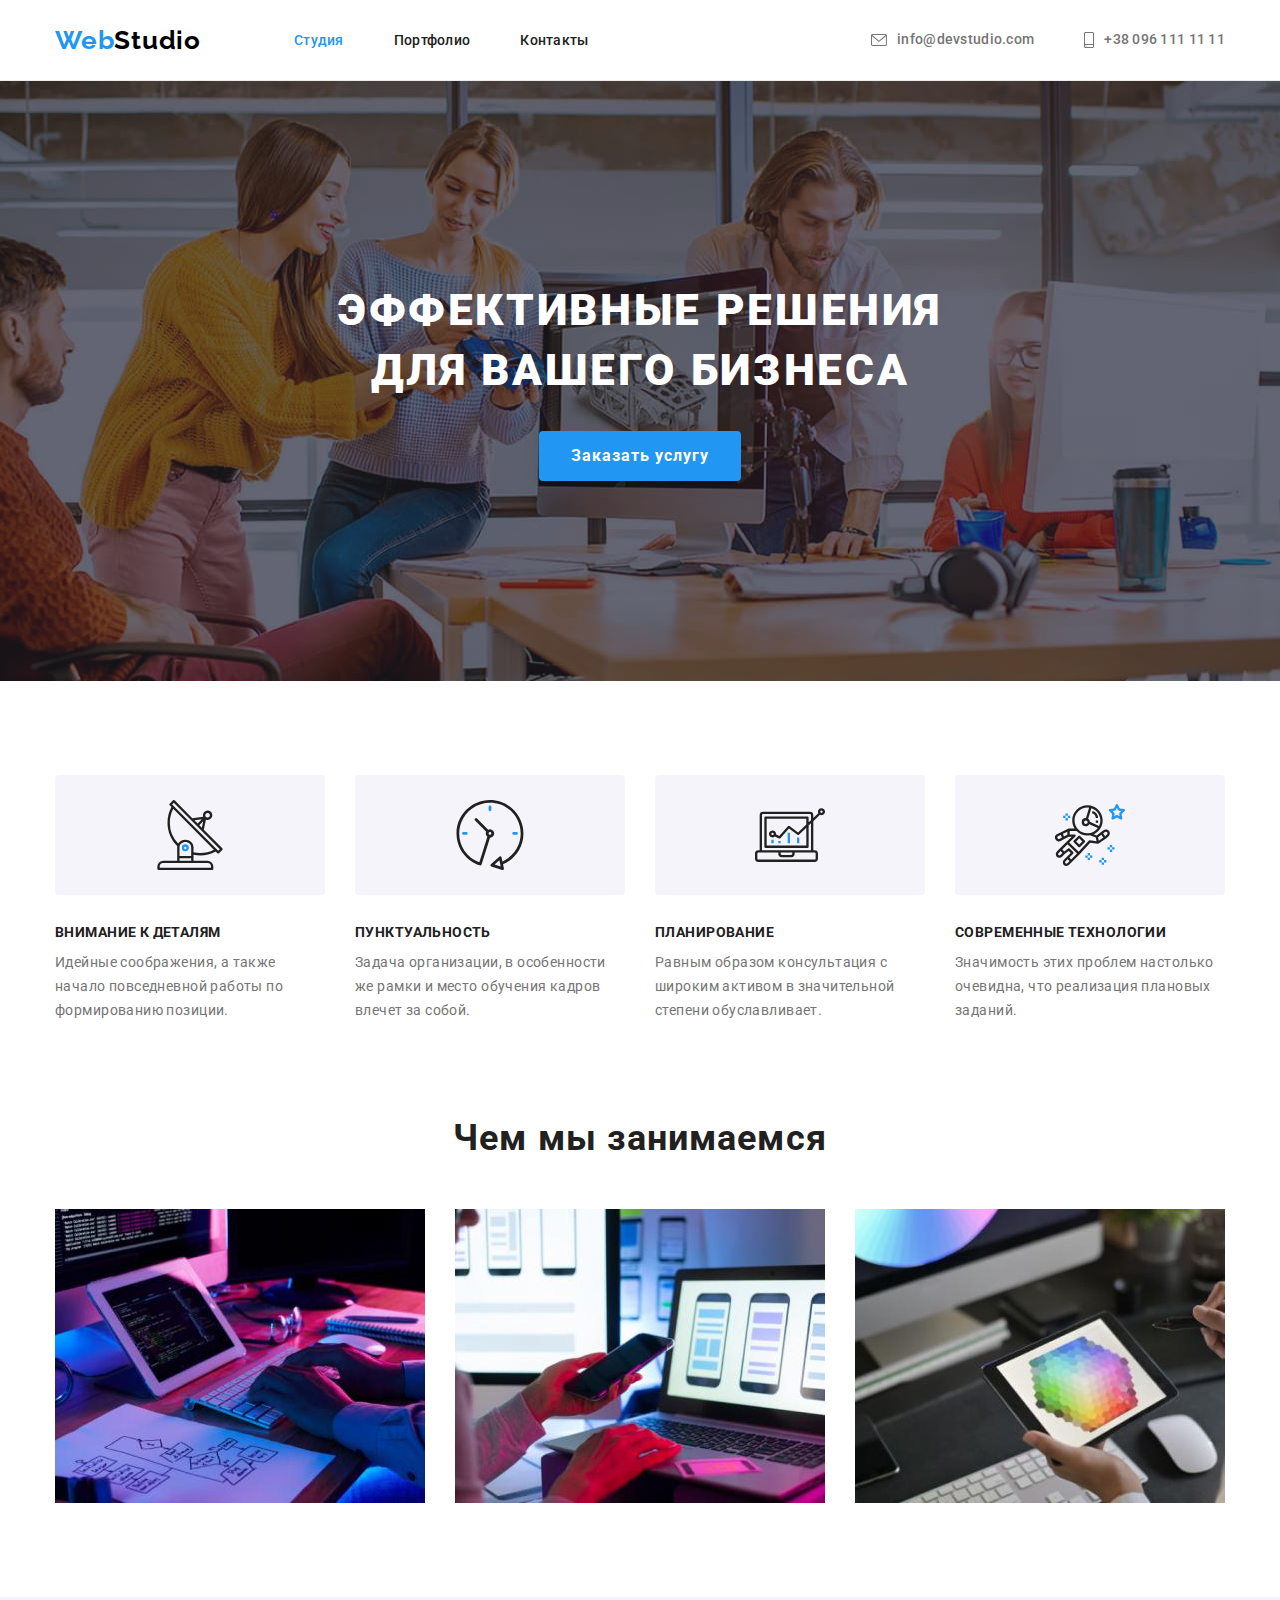
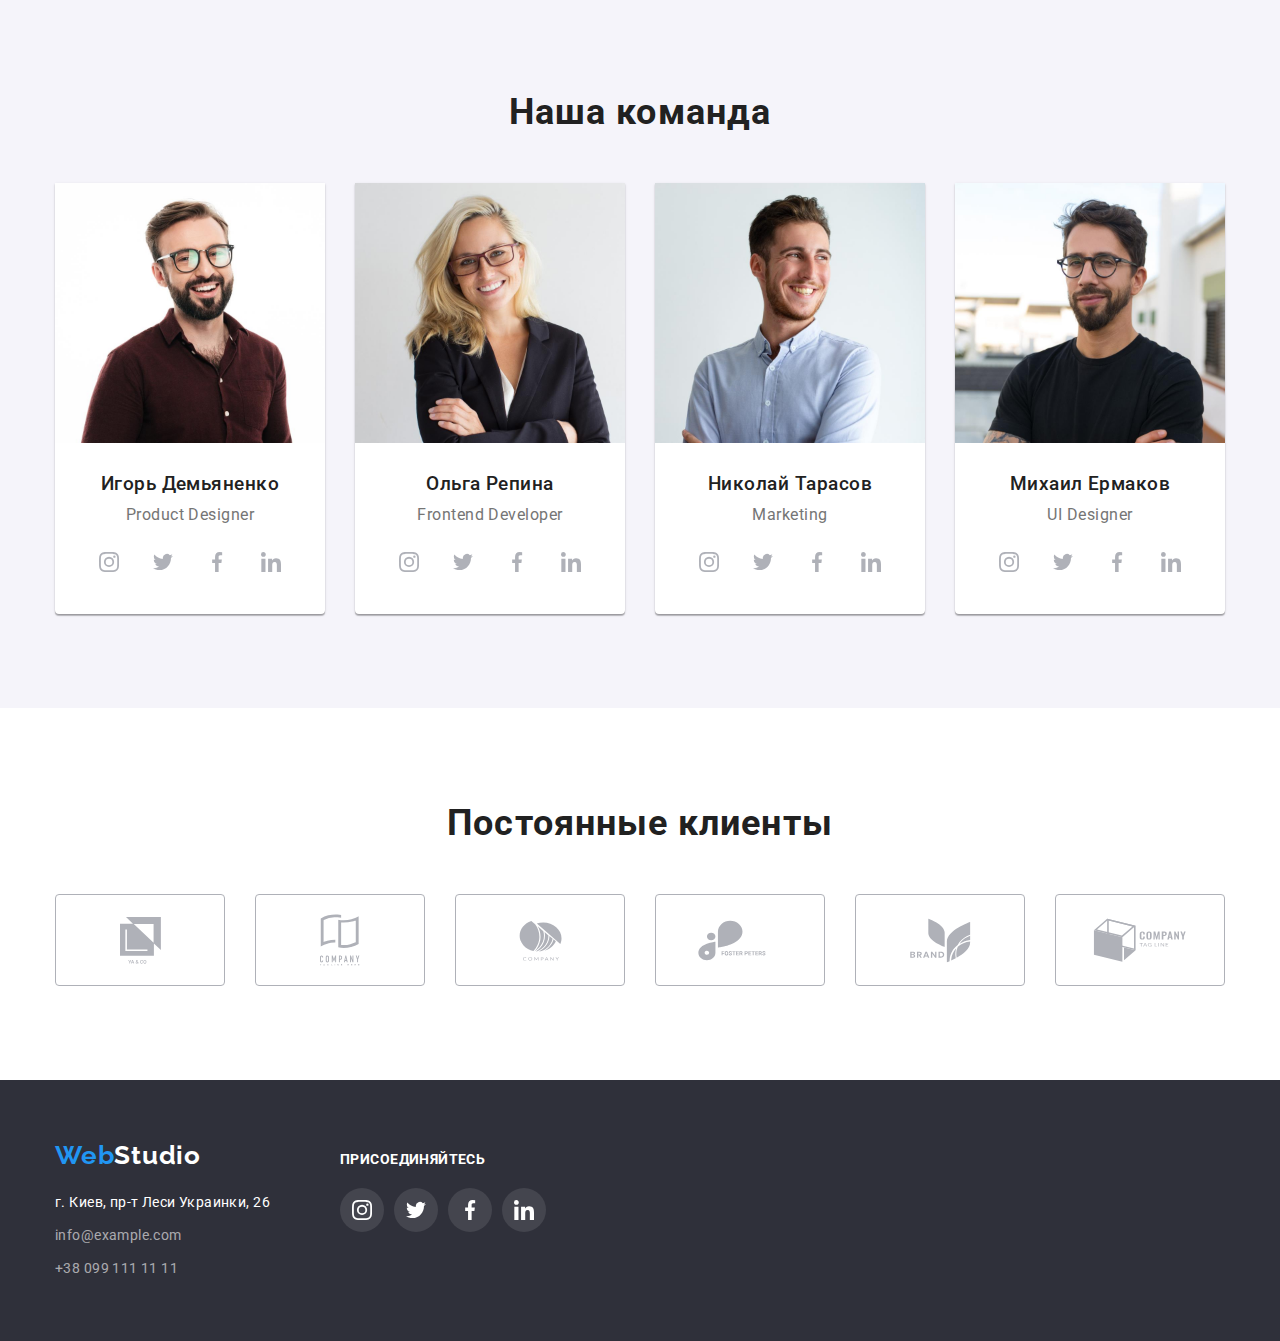
==== index.html @ dc2d1d7e "copy hw-04" ====
<!DOCTYPE html>
<html lang="ru">

<head>
    <meta charset="UTF-8">
    <meta name="viewport" content="width=device-width, initial-scale=1.0">
    <meta http-equiv="X-UA-Compatible" content="ie=edge">
    <title>Web Studio</title>
    <link rel="preconnect" href="https://fonts.googleapis.com">
    <link rel="preconnect" href="https://fonts.gstatic.com" crossorigin>
    <link href="https://fonts.googleapis.com/css2?family=Raleway:wght@700&family=Roboto:wght@400;500;700;900&display=swap"
        rel="stylesheet">
    <link rel="stylesheet" href="https://cdnjs.cloudflare.com/ajax/libs/modern-normalize/1.0.0/modern-normalize.min.css" />
    <link rel="stylesheet" href="./css/styles.css">    
</head>

<body>
    <header class="header">
        <div class="container">
            <a class="link logo" href="./index.html">Web<span class="header-logo">Studio</span></a>
            <nav class="nav">
                
                <ul class="list nav-list">
                    <li class="nav-item">
                        <a href="./index.html" class="current link nav-link">Студия</a>
                    </li>
                    <li class="nav-item">
                        <a href="./portfolio.html" class="link nav-link">Портфолио</a>
                    </li>
                    <li class="nav-item">
                        <a href="" class="link nav-link">Контакты</a>
                    </li>
                </ul>
            </nav>
            <ul class="list header-contacts">
                <li class="header-contacts-item">
                    <a href="mailto:info@devstudio.com" class="link header-contact">
                        <svg class="header-contact-icon" width="16" height="12">
                            <use href="./images/symbols.svg#icon-mail"></use>
                        </svg>
                        info@devstudio.com
                    </a>
                </li>
                <li class="header-contacts-item">
                    <a href="tel:+380961111111" class="link header-contact">
                        <svg class="header-contact-icon" width="10" height="16">
                            <use href="./images/symbols.svg#icon-phone"></use>
                        </svg>
                        +38 096 111 11 11
                    </a>
                </li>
            </ul>
        </div>
        
    </header>

    <main>
        <!-- Hero section -->
        <section class="hero">
            <div class="hero-container">
                <h1 class="hero-title">Эффективные решения для вашего бизнеса</h1>
                <button type="button" class="btn hero-btn">Заказать услугу</button>
            </div>            
        </section>

        <!-- Features section -->
        <section class="features">
            <div class="container">
                <h2 class="visually-hidden">Особенности</h2>
                <ul class="list features-list">
                    <li class="features-list-item">
                        <div class="features-icons">
                            <svg  width="70" height="70">
                                <use href="./images/symbols.svg#icon-antenna"></use>
                            </svg>
                        </div>
                        <h3 class="features-list-title">Внимание к деталям</h3>
                        <p class="features-list-text">Идейные соображения, а также начало повседневной работы по формированию позиции.
                        </p>
                    </li>
                    <li class="features-list-item">
                        <div class="features-icons">
                            <svg  width="70" height="70">
                                <use href="./images/symbols.svg#icon-clock"></use>
                            </svg>
                        </div>
                        <h3 class="features-list-title">Пунктуальность</h3>
                        <p class="features-list-text">Задача организации, в особенности же рамки и место обучения кадров влечет за
                            собой.</p>
                    </li>
                    <li class="features-list-item">
                        <div class="features-icons">
                            <svg  width="70" height="70">
                                <use href="./images/symbols.svg#icon-diagram"></use>
                            </svg>
                        </div>
                        <h3 class="features-list-title">Планирование</h3>
                        <p class="features-list-text">Равным образом консультация с широким активом в значительной степени
                            обуславливает.</p>
                    </li>
                    <li class="features-list-item">
                        <div class="features-icons">
                            <svg  width="70" height="70">
                                <use href="./images/symbols.svg#icon-astronaut"></use>
                            </svg>
                        </div>
                        <h3 class="features-list-title">Современные технологии</h3>
                        <p class="features-list-text">Значимость этих проблем настолько очевидна, что реализация плановых заданий.</p>
                    </li>
                </ul>
            </div>            
        </section>

        <!-- Activities section -->
        <section class="activities section">
            <div class="container">
                <h2 class="section-title">Чем мы занимаемся</h2>
                <ul class="list activities-list">
                    <li class="activities-item">
                        <img src="./images/activity1.jpg" alt="монитор и клавиатура" width="370">
                    </li>
                    <li class="activities-item">
                        <img src="./images/activity2.jpg" alt="экраны смартфонов на мониторе" width="370">
                    </li>
                    <li class="activities-item">
                        <img src="./images/activity3.jpg" alt="цветовая палитра" width="370">
                    </li>
                </ul>
            </div>            
        </section>

        <!-- Our team section -->
        <section class="team section">
            <div class="container">
                <h2 class="section-title">Наша команда</h2>
                <ul class="list team-list">
                    <li class="team-list-item">
                        <img src="./images/foto1.jpg" alt="фото сотрудника" width="270">
                        <div class="team-list-content">
                            <h3 class="team-list-title">Игорь Демьяненко</h3>
                            <p lang="en" class="team-list-text">Product Designer</p>
                            <ul class="team-social-list list">
                                <li class="team-social-item">
                                    <a href="" class="team-social-link social-link">
                                        <svg class="team-social-icon" width="20" height="20">
                                            <use href="./images/symbols.svg#icon-instagram"></use>
                                        </svg>                           
                                    </a>
                                </li>
                                <li class="team-social-item">
                                    <a href="" class="team-social-link social-link">
                                        <svg class="team-social-icon" width="20" height="20">
                                            <use href="./images/symbols.svg#icon-twitter"></use>
                                        </svg>
                                    </a>
                                </li>
                                <li class="team-social-item">
                                    <a href="" class="team-social-link social-link">
                                        <svg class="team-social-icon" width="20" height="20">
                                            <use href="./images/symbols.svg#icon-facebook"></use>
                                        </svg>
                                    </a>
                                </li>
                                <li class="team-social-item">
                                    <a href="" class="team-social-link social-link">
                                        <svg class="team-social-icon" width="20" height="20">
                                            <use href="./images/symbols.svg#icon-linkedin"></use>
                                        </svg>
                                    </a>
                                </li>
                            </ul>
                        </div>                        
                    </li>
                    <li class="team-list-item">
                        <img src="./images/foto2.jpg" alt="фото сотрудника" width="270">
                        <div class="team-list-content">
                            <h3 class="team-list-title">Ольга Репина</h3>
                            <p lang="en" class="team-list-text">Frontend Developer</p>
                            <ul class="team-social-list list">
                                <li class="team-social-item">
                                    <a href="" class="team-social-link social-link">
                                        <svg class="team-social-icon" width="20" height="20">
                                            <use href="./images/symbols.svg#icon-instagram"></use>
                                        </svg>                           
                                    </a>
                                </li>
                                <li class="team-social-item">
                                    <a href="" class="team-social-link social-link">
                                        <svg class="team-social-icon" width="20" height="20">
                                            <use href="./images/symbols.svg#icon-twitter"></use>
                                        </svg>
                                    </a>
                                </li>
                                <li class="team-social-item">
                                    <a href="" class="team-social-link social-link">
                                        <svg class="team-social-icon" width="20" height="20">
                                            <use href="./images/symbols.svg#icon-facebook"></use>
                                        </svg>
                                    </a>
                                </li>
                                <li class="team-social-item">
                                    <a href="" class="team-social-link social-link">
                                        <svg class="team-social-icon" width="20" height="20">
                                            <use href="./images/symbols.svg#icon-linkedin"></use>
                                        </svg>
                                    </a>
                                </li>
                            </ul>
                        </div>                    
                    </li>
                    <li class="team-list-item">
                        <img src="./images/foto3.jpg" alt="фото сотрудника" width="270">
                        <div class="team-list-content">
                            <h3 class="team-list-title">Николай Тарасов</h3>
                            <p lang="en" class="team-list-text">Marketing</p>
                            <ul class="team-social-list list">
                                <li class="team-social-item">
                                    <a href="" class="team-social-link social-link">
                                        <svg class="team-social-icon" width="20" height="20">
                                            <use href="./images/symbols.svg#icon-instagram"></use>
                                        </svg>                           
                                    </a>
                                </li>
                                <li class="team-social-item">
                                    <a href="" class="team-social-link social-link">
                                        <svg class="team-social-icon" width="20" height="20">
                                            <use href="./images/symbols.svg#icon-twitter"></use>
                                        </svg>
                                    </a>
                                </li>
                                <li class="team-social-item">
                                    <a href="" class="team-social-link social-link">
                                        <svg class="team-social-icon" width="20" height="20">
                                            <use href="./images/symbols.svg#icon-facebook"></use>
                                        </svg>
                                    </a>
                                </li>
                                <li class="team-social-item">
                                    <a href="" class="team-social-link social-link">
                                        <svg class="team-social-icon" width="20" height="20">
                                            <use href="./images/symbols.svg#icon-linkedin"></use>
                                        </svg>
                                    </a>
                                </li>
                            </ul>
                        </div>                        
                    </li>
                    <li class="team-list-item">
                        <img src="./images/foto4.jpg" alt="фото сотрудника" width="270">
                        <div class="team-list-content">
                            <h3 class="team-list-title">Михаил Ермаков</h3>
                            <p lang="en" class="team-list-text">UI Designer</p>
                            <ul class="team-social-list list">
                                <li class="team-social-item">
                                    <a href="" class="team-social-link social-link">
                                        <svg class="team-social-icon" width="20" height="20">
                                            <use href="./images/symbols.svg#icon-instagram"></use>
                                        </svg>                           
                                    </a>
                                </li>
                                <li class="team-social-item">
                                    <a href="" class="team-social-link social-link">
                                        <svg class="team-social-icon" width="20" height="20">
                                            <use href="./images/symbols.svg#icon-twitter"></use>
                                        </svg>
                                    </a>
                                </li>
                                <li class="team-social-item">
                                    <a href="" class="team-social-link social-link">
                                        <svg class="team-social-icon" width="20" height="20">
                                            <use href="./images/symbols.svg#icon-facebook"></use>
                                        </svg>
                                    </a>
                                </li>
                                <li class="team-social-item">
                                    <a href="" class="team-social-link social-link">
                                        <svg class="team-social-icon" width="20" height="20">
                                            <use href="./images/symbols.svg#icon-linkedin"></use>
                                        </svg>
                                    </a>
                                </li>
                            </ul>
                        </div>                        
                    </li>
                </ul>
            </div>            
        </section>
        
        <!-- Clients section -->
        <section class="section clients">
            <div class="container">
                <h2 class="section-title">Постоянные клиенты</h2>
                <ul class="list clients-list">
                    <li class="clients-itom">
                        <a href="" class="clients-link">
                            <svg class="clients-icon" width="41" height="47">
                                <use href="./images/symbols.svg#icon-client1"></use>
                            </svg>
                        </a>
                    </li>
                    <li class="clients-itom">
                        <a href="" class="clients-link">
                            <svg class="clients-icon" width="40" height="52">
                                <use href="./images/symbols.svg#icon-client2"></use>
                            </svg>
                        </a>
                    </li>
                    <li class="clients-itom">
                        <a href="" class="clients-link">
                            <svg class="clients-icon" width="43" height="41">
                                <use href="./images/symbols.svg#icon-client3"></use>
                            </svg>
                        </a>
                    </li>
                    <li class="clients-itom">
                        <a href="" class="clients-link">
                            <svg class="clients-icon" width="84" height="41">
                                <use href="./images/symbols.svg#icon-client4"></use>
                            </svg>
                        </a>
                    </li>
                    <li class="clients-itom">
                        <a href="" class="clients-link">
                            <svg class="clients-icon" width="63" height="45">
                                <use href="./images/symbols.svg#icon-client5"></use>
                            </svg>
                        </a>
                    </li>
                    <li class="clients-itom">
                        <a href="" class="clients-link">
                            <svg class="clients-icon" width="94" height="44">
                                <use href="./images/symbols.svg#icon-client6"></use>
                            </svg>
                        </a>
                    </li>
                </ul>

            </div>
        </section>
    </main>

    <footer class="footer">
        <div class="container">
            <div class="footer-contacts">
                <a class="link logo" href="./index.html">Web<span class="footer-logo">Studio</span></a>
                <address class="address">
                    <ul class="list address-list">
                        <li class="address-list-item">г. Киев, пр-т Леси Украинки, 26</li>
                        <li class="address-list-item"><a href="mailto:info@example.com"
                                class="link footer-link">info@example.com</a></li>
                        <li class="address-list-item"><a href="tel:+380991111111" class="link footer-link">+38 099 111 11 11</a>
                        </li>
                    </ul>
                </address>
            </div>
            <div class="join">
                <h3 class="join-title">присоединяйтесь</h3>
                <ul class="join-social-list list">
                    <li class="join-social-item">
                        <a href="" class="join-social-link social-link">
                            <svg class="join-social-icon" width="20" height="20">
                                <use href="./images/symbols.svg#icon-instagram"></use>
                            </svg>
                        </a>
                    </li>
                    <li class="join-social-item">
                        <a href="" class="join-social-link social-link">
                            <svg class="join-social-icon" width="20" height="20">
                                <use href="./images/symbols.svg#icon-twitter"></use>
                            </svg>
                        </a>
                    </li>
                    <li class="join-social-item">
                        <a href="" class="join-social-link social-link">
                            <svg class="join-social-icon" width="20" height="20">
                                <use href="./images/symbols.svg#icon-facebook"></use>
                            </svg>
                        </a>
                    </li>
                    <li class="join-social-item">
                        <a href="" class="join-social-link social-link">
                            <svg class="join-social-icon" width="20" height="20">
                                <use href="./images/symbols.svg#icon-linkedin"></use>
                            </svg>
                        </a>
                    </li>
                </ul>
            </div>
        </div>
    </footer>
</body>

</html>
---- css/styles.css ----
:root{
    --title-color: #212121;
    --text-color: #757575;
    --icon-color: #AFB1B8;
    --text-light-color: #ffffff;
    --nav-color: #212121;
    --logo-header-color: #000000;
    --logo-footer-color: #ffffff;
    --accent-color: #2196F3;
    --background-dark-color: #2F303A;
    --background-light-color: #F5F4FA;
    --background-white-color: #ffffff;
    --footer-color: #ffffff;
    --footer-link-color: rgba(255, 255, 255, 0.6);
    --join-link-bg-color: rgba(255, 255, 255, 0.1);
    --border-color: #EEEEEE;
    --border-header-color: #ECECEC;
    --typical-padding: 94px;
}

body{
    font-family: 'Roboto', Verdana, Tahoma, sans-serif;
    background-color: var(--background-white-color);
    color: var(--text-color);
}

h1, h2, h3, h4, h5, h6, p{
    margin: 0;
    padding: 0;
}

img {
    display: block;
    max-width: 100%;
    height: auto;
}

a{
    text-decoration: none;
    color: inherit;
}

.list{
    list-style: none;
    margin: 0;
    padding: 0;
}

.btn{
    cursor: pointer;
    font-family:inherit;
    border-radius: 4px;
    border: none;
}

.container{
    width: 1200px;
    padding: 0 15px;
    margin: 0 auto;
}

.section{
    padding: var(--typical-padding) 0;
}

/* -----------------------------HEADER------------------------------ */

.header{
    border-bottom: 1px solid var(--border-header-color);
    padding: 24px 0;
}

.header .container{
    display: flex;
    align-items: center;
}


.logo{
    font-family: 'Raleway', sans-serif;
    font-weight: 700;
    font-size: 26px;
    line-height: 1.19;
    letter-spacing: 0.03em;
    color: var(--accent-color);   
}

.header-logo{
    color: var(--logo-header-color);
}

.nav{
    margin-left: 93px;
}
.nav-list{
    display: flex;
}

.nav-item + .nav-item{
    margin-left: 50px;
}

.nav-link{
    padding: 8px 0;
    font-weight: 500;
    font-size: 14px;
    line-height: 1.14;
    letter-spacing: 0.02em;
    color: var(--nav-color);    
}

.header-contacts{
    display: flex;
    margin-left: auto;  
}

.header-contacts-item + .header-contacts-item{
    margin-left: 50px;    
}

.header-contact{
    display: inline-flex;
    align-items: center;
    padding: 8px 0;
    font-weight: 500;
    font-size: 14px;
    line-height: 1.14;
    letter-spacing: 0.02em;
    fill: currentColor;
}

.header-contact-icon{
    margin-right: 10px;

}

.nav-link.current, .nav-link:hover, .nav-link:focus,
.header-contact:hover, .header-contact:focus{
    color: var(--accent-color);
    /* fill: var(--accent-color) */
}

/* --------------------------------HERO--------------------------------- */

.hero {
    background-color: var(--background-dark-color);    
}

.hero-container {
    max-width: 1600px;
    margin: 0 auto;
    background-image: linear-gradient(rgba(47, 48, 58, 0.4), rgba(47, 48, 58, 0.4)), url(../images/hero-bg.jpg);
    background-repeat: no-repeat;
    background-size: cover;
    background-position: center;
    padding: 200px 0;
    text-align: center;
}

.hero-title {
    font-weight: 900;
    font-size: 44px;
    line-height: 1.36;
    letter-spacing: 0.06em;
    text-transform: uppercase;
    color: var(--text-light-color);
    margin: 0 auto 30px;
    max-width: 696px;
}

.hero-btn {
    font-weight: 700;
    font-size: 16px;
    line-height: 1.88;
    background-color: var(--accent-color);
    color: var(--text-light-color);
    letter-spacing: 0.06em;
    box-shadow: 0px 4px 4px rgba(0, 0, 0, 0.15);
    padding: 10px 32px;
    min-width: 200px;
}

/* -----------------------------FEATURES------------------------------ */
.features{
    padding: 94px 0 0;
}

.visually-hidden {
    position: absolute;
    width: 1px;
    height: 1px;
    margin: -1px;
    border: 0;
    padding: 0;
    white-space: nowrap;
    clip-path: inset(100%);
    clip: rect(0 0 0 0);
    overflow: hidden;
}

.features-list{
    display: flex;    
}

.features-list-item{
    width: 270px;
}

.features-icons{
    display: flex;
    justify-content: center;
    align-items: center;
    width: 100%;
    height: 120px;
    margin-bottom: 30px;
    background-color: var(--background-light-color);
    border-radius: 4px;
}

.features-list-item:not(:last-child){
    margin-right: 30px;    
}

.features-list-title {
    margin-bottom: 10px;

    font-size: 14px;
    line-height: 1.14;
    letter-spacing: 0.03em;
    text-transform: uppercase;
    color: var(--title-color);
    
}

.features-list-text {
    font-size: 14px;
    line-height: 1.71;
    letter-spacing: 0.03em;
}

/* ----------------------------ACTIVITIES------------------------------- */

.section-title {
    font-size: 36px;
    line-height: 1.17;
    text-align: center;
    letter-spacing: 0.03em;
    color: var(--title-color);
    margin-bottom: 50px;
}

.activities-list{
    display: flex;
    
}

.activities-item + .activities-item{
    margin-left: 30px;
}

/* -------------------------------TEAM------------------------------- */

.team{
    background-color: var(--background-light-color);
}

.team-list{
    display: flex;

    font-size: 16px;
    line-height: 1.19;
    text-align: center;
    letter-spacing: 0.03em;    
}

.team-list-item{
    width: 270px;
    
    background-color: var(--background-white-color);
    box-shadow: 0px 1px 3px rgba(0, 0, 0, 0.12),
    0px 1px 1px rgba(0, 0, 0, 0.14),
    0px 2px 1px rgba(0, 0, 0, 0.2);
    border-radius: 0px 0px 4px 4px;
}

.team-list-item + .team-list-item{
    margin-left: 30px;
}

.team-list-content{
    padding: 30px 0;
}
.team-list-title{    
    margin-bottom: 10px;

    font-weight: 500;
    color: var(--title-color);
}

.team-list-text{
    margin-bottom: 16px;
}

.team-social-list{
    display: flex;
    justify-content: center;    
}

.team-social-item:not(:last-child),
.join-social-item:not(:last-child){
    margin-right: 10px;
}

.social-link{
    display: flex;
    justify-content: center;
    align-items: center;
    width: 44px;
    height: 44px; 
    border-radius: 50%;
}

.team-social-link{        
    fill: var(--icon-color);    
}

.social-link:hover, .social-link:focus{
    background-color: var(--accent-color);
    fill: var(--text-light-color);
}

/* ----------------------------CLIENTS---------------------------- */

.clients-list{
    display: flex;

}

.clients-itom:not(:last-child){    
    margin-right: 30px;  
} 

.clients-link{
    display: flex;
    justify-content: center;
    align-items: center;
    width: 170px;
    height: 92px;
    border: 1px solid var(--icon-color);    
    border-radius: 4px;
    color: var(--icon-color);
   
}

.clients-link:hover, .clients-link:focus{
    color: var(--accent-color);
    border: 1px solid var(--accent-color);
    
}

.clients-icon{
    fill: currentColor;
}
/* ----------------------------FOOTER----------------------------- */

.footer{
    background-color: var(--background-dark-color);
    color: var(--footer-color);
    padding: 60px 0;
}

.footer>.container{
    display: flex;
    align-items: baseline;
}

.footer-logo{
    color: var(--logo-footer-color);
}

.address{
    font-style: normal;
    font-size: 14px;
    line-height: 1.71;
    letter-spacing: 0.03em;
    margin-top: 20px;
}

.address-list-item + .address-list-item{
    margin-top: 9px;
}

.footer-link{
    color: var(--footer-link-color);    
}

.footer-link:hover, .footer-link:focus {
    color: var(--accent-color);
}

.join{
    margin-left: 70px;    
}
.join-title{
    margin-bottom: 20px;
    font-size: 14px;
    line-height: 1.14;
    letter-spacing: 0.03em;
    text-transform: uppercase;
}

.join-social-list{
    display: flex;
}

.join-social-link{
    background-color: var(--join-link-bg-color);
    fill: var(--footer-color);
}
/* --------------------------PORTFOLIO--------------------------- */

.portfolio-list-btn{
    display: flex;    
    margin-bottom: 50px;
    justify-content: center;
}
.portfolio-btn{
    padding: 6px 22px;
    
    font-weight: 500;
    font-size: 16px;
    line-height: 1.62;
    text-align: center;
    letter-spacing: 0.03em;
    background-color: var(--background-light-color);
    color: var(--title-color);
}

.portfolio-list-btn>li:not(:last-child){
    margin-right: 8px;
}

.portfolio-list{
    display: flex;
    flex-wrap: wrap;
    margin-top: -30px;
    margin-left: -30px;

}
.portfolio-btn:hover, .portfolio-btn:focus{
    background-color: var(--accent-color);
    box-shadow: 0px 3px 1px rgba(0, 0, 0, 0.1),
    0px 1px 2px rgba(0, 0, 0, 0.08),
    0px 2px 2px rgba(0, 0, 0, 0.12);
    color: var(--text-light-color);
}

.portfolio-list-item{         
    margin-top: 30px;
    margin-left: 30px;
    width: 370px;
    height: 404px;

    background-color: var(--background-white-color);
}

.portfolio-link{
    display: block;
}

.portfolio-link:hover, .portfolio-link:focus {
    box-shadow: 0px 1px 1px rgba(0, 0, 0, 0.12),
    0px 4px 4px rgba(0, 0, 0, 0.06),
    1px 4px 6px rgba(0, 0, 0, 0.16);
}

.portfolio-item-content{
    padding: 20px 24px;
    border-left: 1px solid var(--border-color);
    border-bottom: 1px solid var(--border-color);
    border-right: 1px solid var(--border-color);
}
.portfolio-item-title{
    margin-bottom: 4px;

    font-size: 18px;
    line-height: 2;
    letter-spacing: 0.06em;
    color: var(--title-color);
}

.portfolio-item-text{
    font-size: 16px;
    line-height: 1.88;
    letter-spacing: 0.03em;
}

.link>img{
    display: block;
}
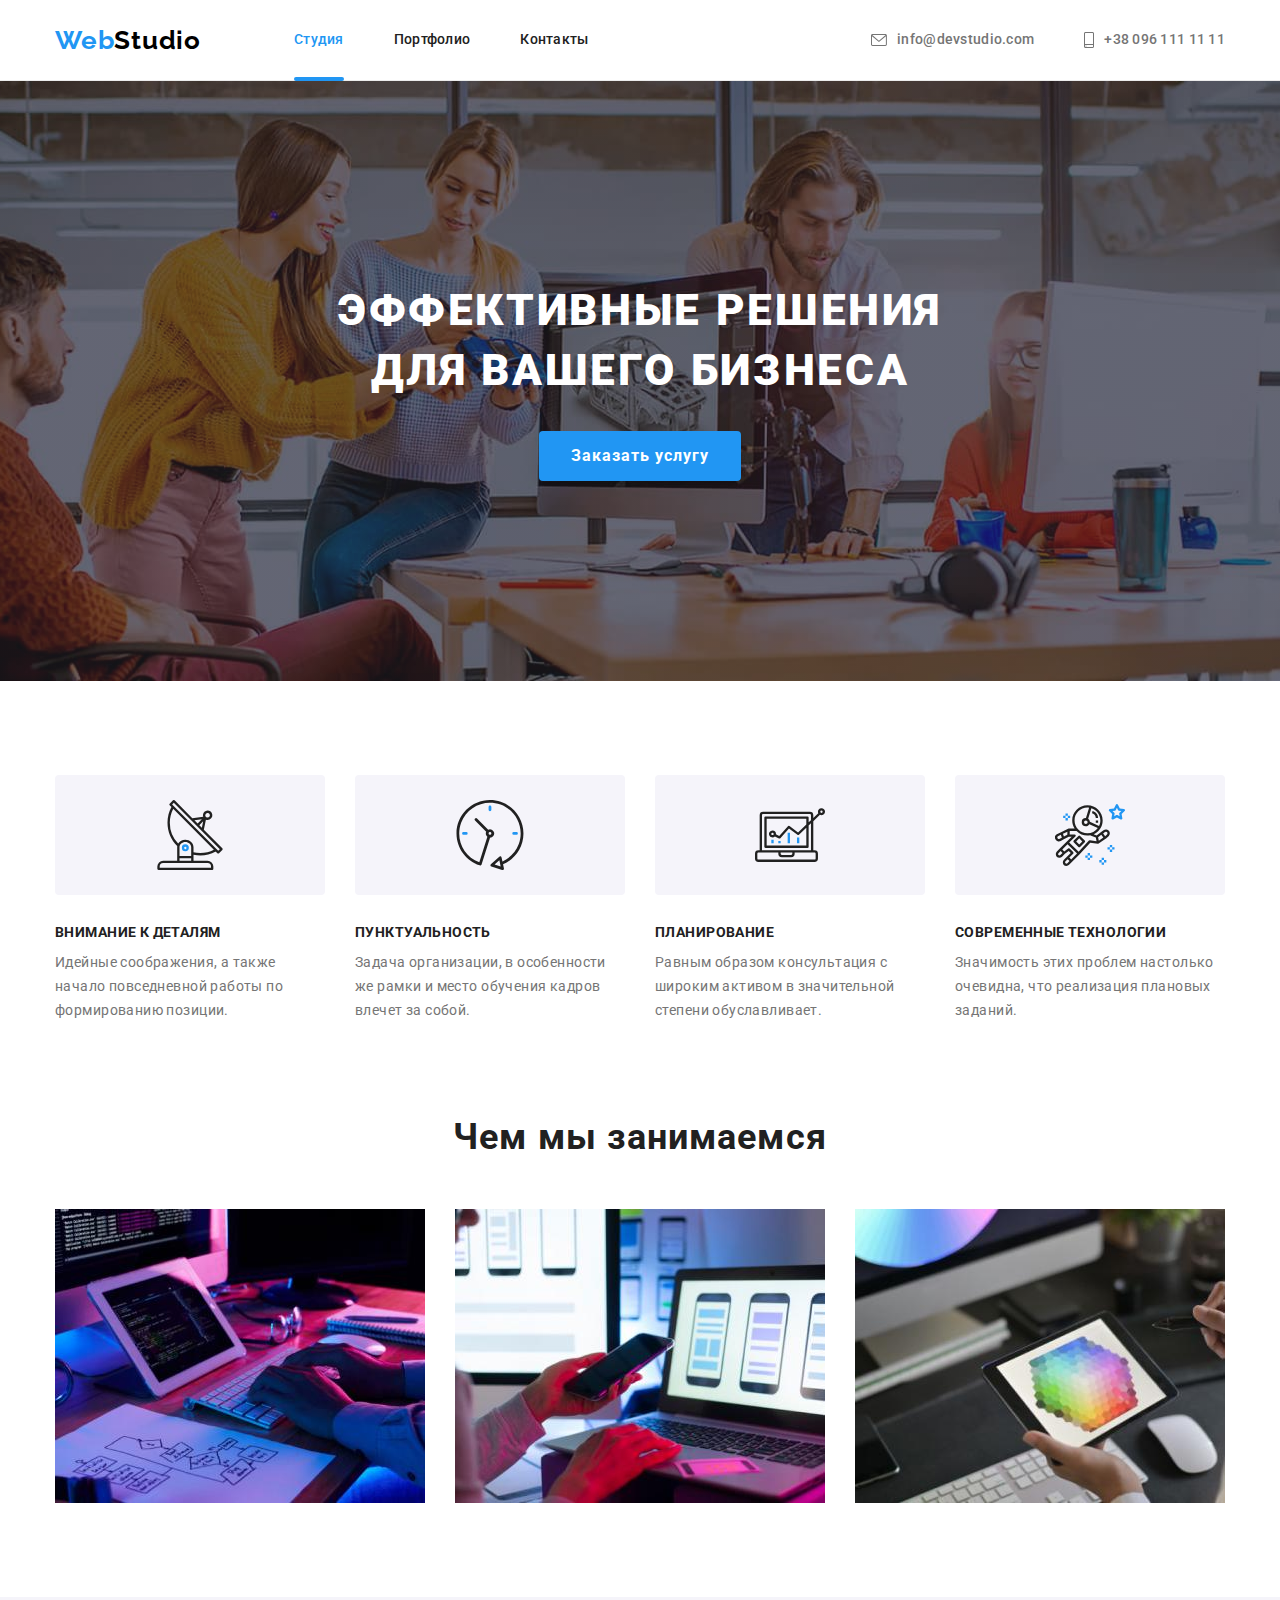
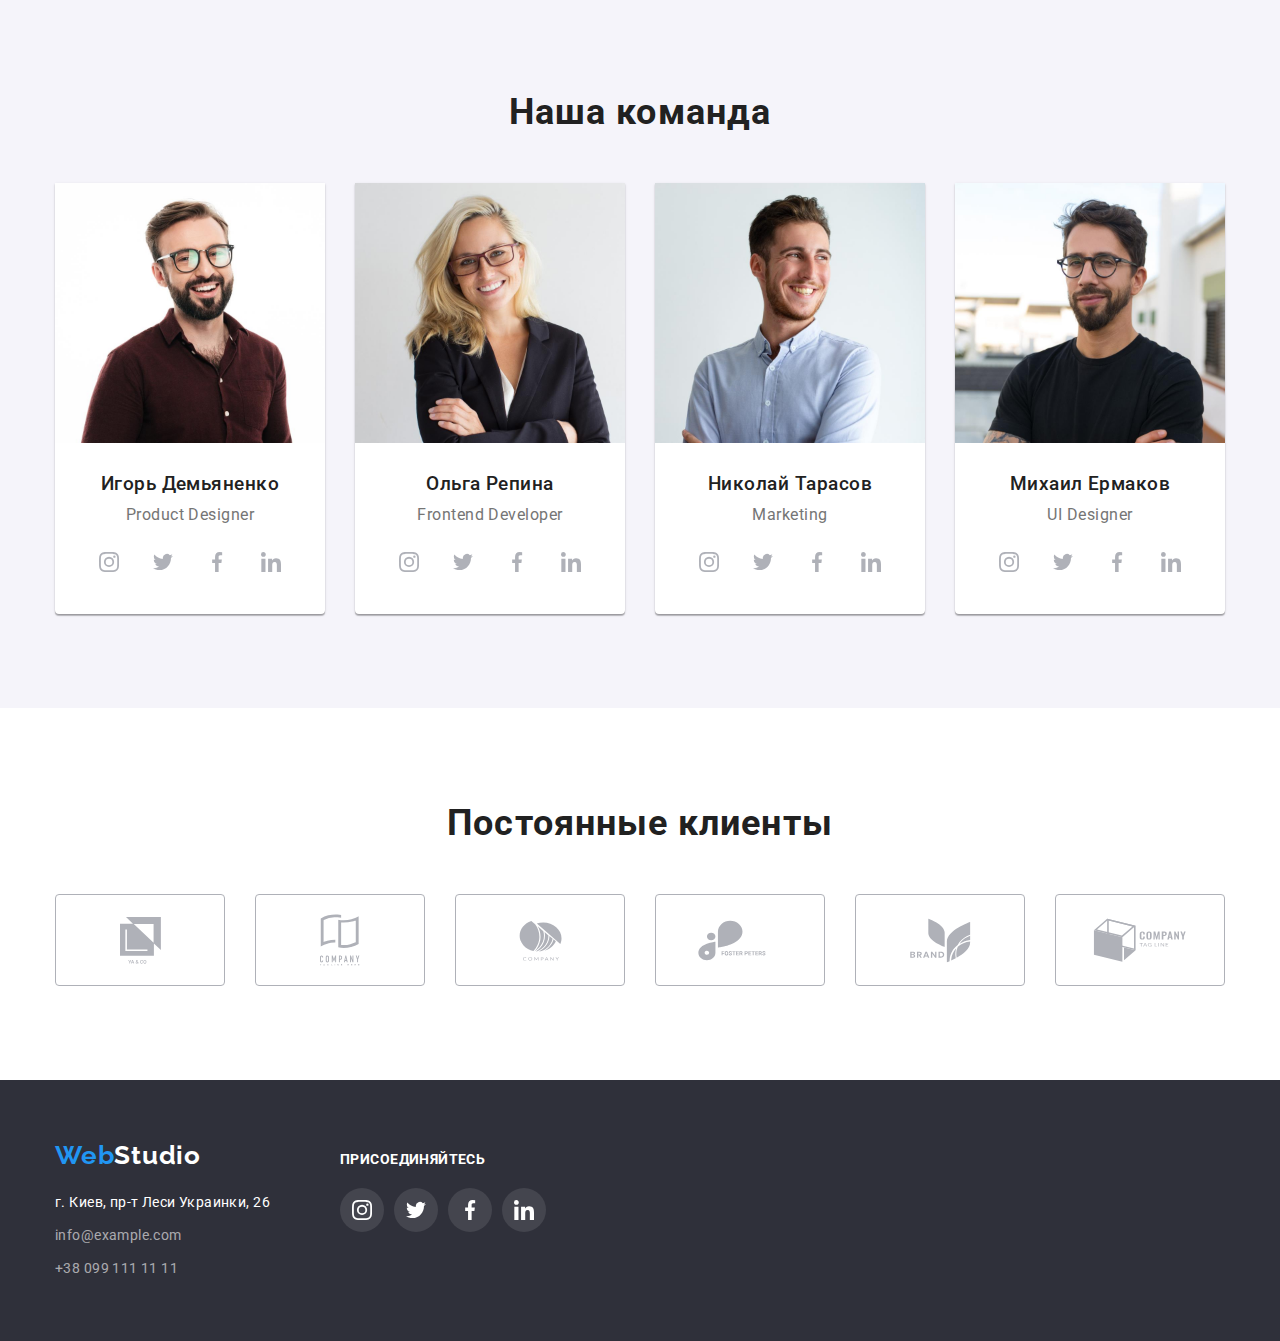
==== commit 13253f3c: "add current::after and modal" ====
--- a/index.html
+++ b/index.html
@@ -59,7 +59,7 @@
         <section class="hero">
             <div class="hero-container">
                 <h1 class="hero-title">Эффективные решения для вашего бизнеса</h1>
-                <button type="button" class="btn hero-btn">Заказать услугу</button>
+                <button type="button" class="btn hero-btn" data-modal-open>Заказать услугу</button>
             </div>            
         </section>
 
@@ -388,6 +388,17 @@
             </div>
         </div>
     </footer>
+    <div class="backdrop is-hidden" data-modal>
+        <div class="modal">
+            <button type="button" class="close-btn" data-modal-close>
+                <svg class="join-social-icon" width="18" height="18">
+                    <use href="./images/symbols.svg#icon-close"></use>
+                </svg>
+            </button>
+        </div>
+    </div>
+
+    <script src="./js/modal.js"></script>
 </body>
 
 </html>
--- a/css/styles.css
+++ b/css/styles.css
@@ -66,8 +66,7 @@
 /* -----------------------------HEADER------------------------------ */
 
 .header{
-    border-bottom: 1px solid var(--border-header-color);
-    padding: 24px 0;
+    border-bottom: 1px solid var(--border-header-color);   
 }
 
 .header .container{
@@ -101,7 +100,11 @@
 }
 
 .nav-link{
-    padding: 8px 0;
+    position: relative;
+    display: block;
+
+    padding: 32px 0;
+
     font-weight: 500;
     font-size: 14px;
     line-height: 1.14;
@@ -121,7 +124,7 @@
 .header-contact{
     display: inline-flex;
     align-items: center;
-    padding: 8px 0;
+    padding: 30px 0;
     font-weight: 500;
     font-size: 14px;
     line-height: 1.14;
@@ -134,10 +137,21 @@
 
 }
 
+.nav-link.current::after{
+    content: '';
+    position: absolute;
+    left: 0;
+    bottom: -1px;
+    width: 100%;
+    height: 4px;
+    background: var(--accent-color);
+    border-radius: 2px;
+}
+
 .nav-link.current, .nav-link:hover, .nav-link:focus,
 .header-contact:hover, .header-contact:focus{
     color: var(--accent-color);
-    /* fill: var(--accent-color) */
+   
 }
 
 /* --------------------------------HERO--------------------------------- */
@@ -497,4 +511,54 @@
 
 .link>img{
     display: block;
+}
+
+.backdrop{
+    position: fixed;
+    top: 0;
+    left: 0;
+
+    width: 100%;
+    height: 100%;
+
+    background: rgba(0, 0, 0, 0.2);
+}
+
+.backdrop.is-hidden{
+    opacity: 0;
+    pointer-events: none;
+}
+
+.modal{
+    position: absolute;
+    top: 50%;
+    left: 50%;
+    transform: translate(-50%, -50%);
+
+    width: 528px;
+    height: 581px;
+
+    background: var(--background-white-color);
+    box-shadow: 0px 1px 3px rgba(0, 0, 0, 0.12),
+    0px 1px 1px rgba(0, 0, 0, 0.14),
+    0px 2px 1px rgba(0, 0, 0, 0.2);
+    border-radius: 4px;
+}
+
+.close-btn{
+    position: absolute;
+    top: 8px;
+    right: 8px;
+
+    display: flex;
+    justify-content: center;
+    align-items: center;
+
+    min-width: 30px;
+    min-height: 30px;
+    padding: 0;
+
+    cursor: pointer;
+    border: 1px solid rgba(0, 0, 0, 0.5);
+    border-radius: 50%;
 }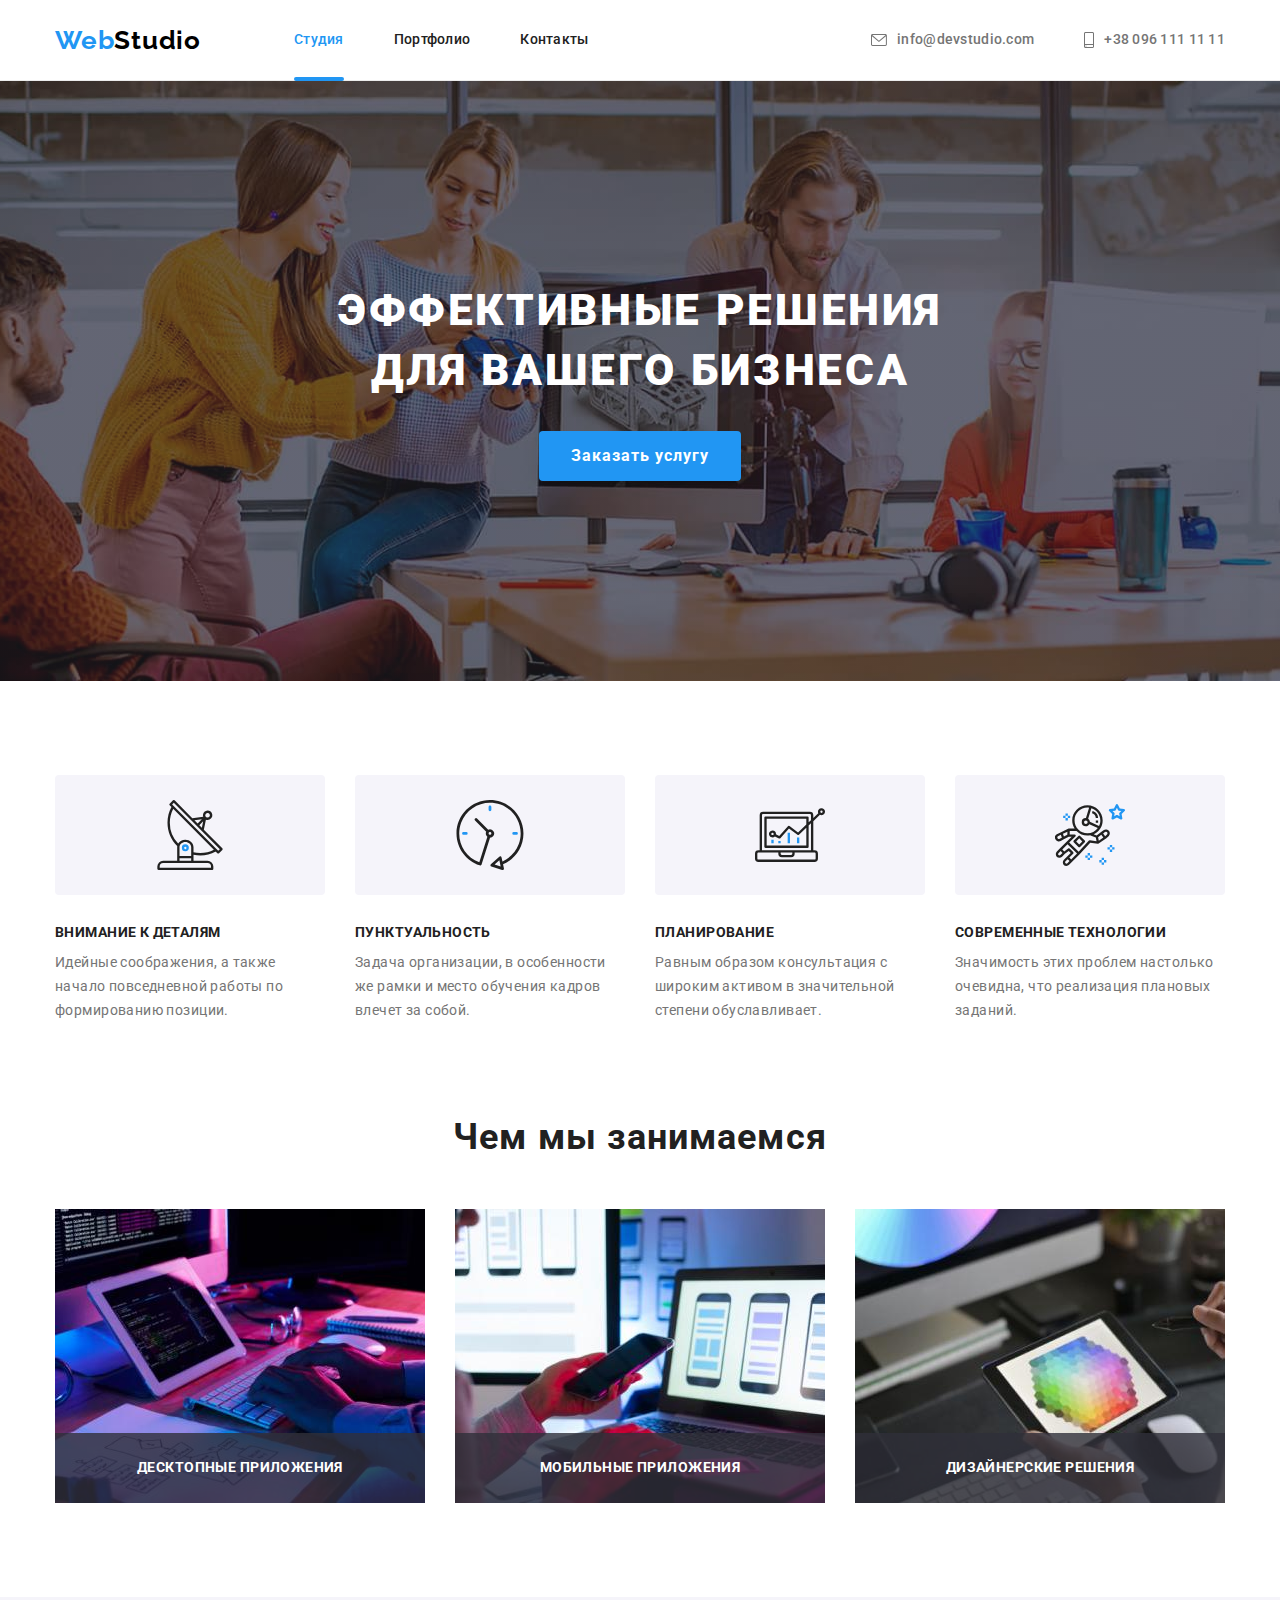
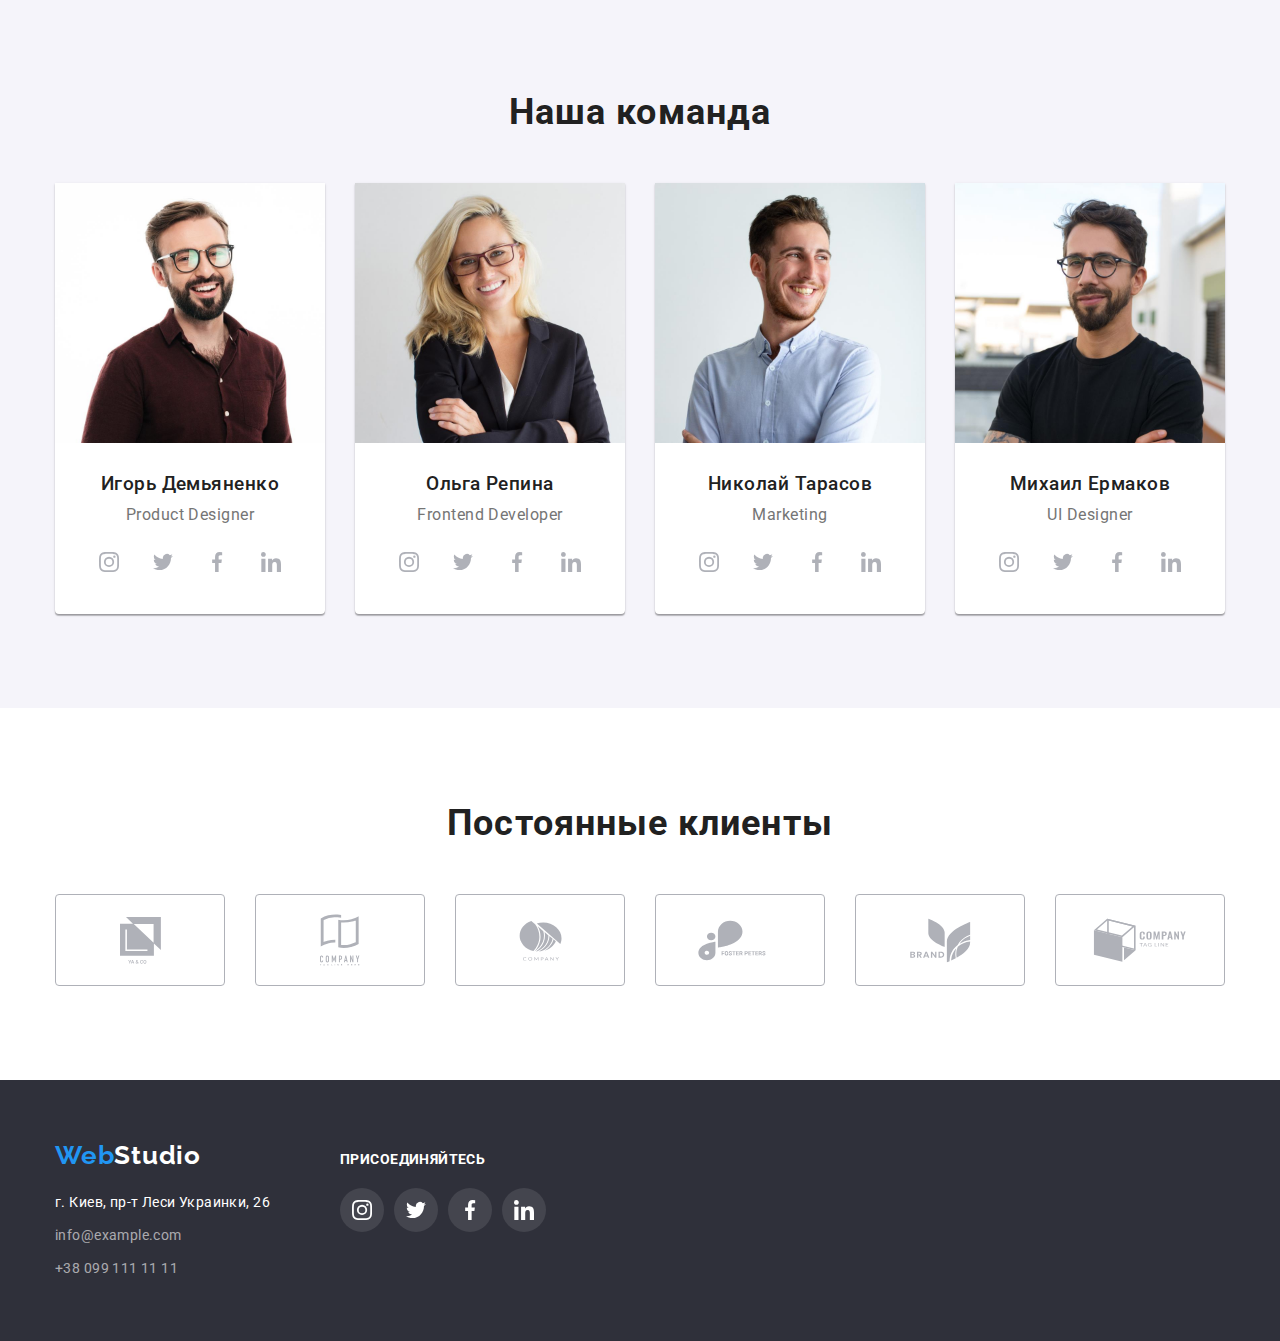
==== commit 0dad3582: "add overlay for portfolio cards" ====
--- a/index.html
+++ b/index.html
@@ -118,12 +118,15 @@
                 <ul class="list activities-list">
                     <li class="activities-item">
                         <img src="./images/activity1.jpg" alt="монитор и клавиатура" width="370">
+                        <h3 class="activities-text">Десктопные приложения</h3>
                     </li>
                     <li class="activities-item">
                         <img src="./images/activity2.jpg" alt="экраны смартфонов на мониторе" width="370">
+                        <h3 class="activities-text">Мобильные приложения</h3>
                     </li>
                     <li class="activities-item">
                         <img src="./images/activity3.jpg" alt="цветовая палитра" width="370">
+                        <h3 class="activities-text">Дизайнерские решения</h3>
                     </li>
                 </ul>
             </div>            
--- a/css/styles.css
+++ b/css/styles.css
@@ -16,6 +16,8 @@
     --border-color: #EEEEEE;
     --border-header-color: #ECECEC;
     --typical-padding: 94px;
+    --trans-duration: 250ms;
+    --trans-func: cubic-bezier(0.4, 0, 0.2, 1);
 }
 
 body{
@@ -110,6 +112,10 @@
     line-height: 1.14;
     letter-spacing: 0.02em;
     color: var(--nav-color);    
+
+    transition-property: color;
+    transition-duration: var(--trans-duration);
+    transition-timing-function: var(--trans-func);
 }
 
 .header-contacts{
@@ -130,11 +136,14 @@
     line-height: 1.14;
     letter-spacing: 0.02em;
     fill: currentColor;
+
+    transition-property: color;
+    transition-duration: var(--trans-duration);
+    transition-timing-function: var(--trans-func);
 }
 
 .header-contact-icon{
-    margin-right: 10px;
-
+    margin-right: 10px;   
 }
 
 .nav-link.current::after{
@@ -268,10 +277,34 @@
     
 }
 
+.activities-item{
+    position: relative;
+}
 .activities-item + .activities-item{
     margin-left: 30px;
 }
 
+.activities-text{
+    position: absolute;
+    left: 0;
+    bottom: 0;
+
+    display: flex;
+    justify-content: center;
+    align-items: center;
+    width: 100%;
+    height: 70px;
+
+    /* font-weight: 700; */
+    font-size: 14px;
+    line-height: 1.14;
+    /* text-align: center; */
+    letter-spacing: 0.03em;
+    text-transform: uppercase;    
+    color: var(--text-light-color);
+
+    background: rgba(47, 48, 58, 0.8);
+}
 /* -------------------------------TEAM------------------------------- */
 
 .team{
@@ -332,6 +365,9 @@
     width: 44px;
     height: 44px; 
     border-radius: 50%;
+
+    transition: background-color var(--trans-duration) var(--trans-func), 
+    fill var(--trans-duration) var(--trans-func);
 }
 
 .team-social-link{        
@@ -363,7 +399,9 @@
     border: 1px solid var(--icon-color);    
     border-radius: 4px;
     color: var(--icon-color);
-   
+
+    transition: color var(--trans-duration) var(--trans-func),
+    border var(--trans-duration) var(--trans-func);
 }
 
 .clients-link:hover, .clients-link:focus{
@@ -405,7 +443,9 @@
 }
 
 .footer-link{
-    color: var(--footer-link-color);    
+    color: var(--footer-link-color);   
+    
+    transition: color var(--trans-duration) var(--trans-func);
 }
 
 .footer-link:hover, .footer-link:focus {
@@ -448,6 +488,10 @@
     letter-spacing: 0.03em;
     background-color: var(--background-light-color);
     color: var(--title-color);
+
+    transition: background-color var(--trans-duration) var(--trans-func),
+    box-shadow var(--trans-duration) var(--trans-func), 
+    color var(--trans-duration) var(--trans-func);
 }
 
 .portfolio-list-btn>li:not(:last-child){
@@ -480,6 +524,12 @@
 
 .portfolio-link{
     display: block;
+
+    box-shadow: none;
+
+    transition-property: box-shadow;
+    transition-duration: var(--trans-duration);
+    transition-timing-function:  var(--trans-func);
 }
 
 .portfolio-link:hover, .portfolio-link:focus {
@@ -513,6 +563,53 @@
     display: block;
 }
 
+.portfolio-image-wrap{
+    position: relative;
+
+    overflow: hidden;
+}
+
+.portfolio-overlay{
+    position: absolute;
+    top: 0;
+    left: 0;
+    
+    display: flex;
+    justify-content: center;
+    align-items: center;
+    width: 100%;
+    height: 100%;
+    
+    background-color: rgba(33, 150, 243, 0.9);
+
+    transform: translateY(100%);    
+    transition-property: transform;   
+    transition-duration: var(--trans-duration);
+    transition-timing-function: var(--trans-func);
+
+    overflow: auto;
+}
+
+.portfolio-link:hover .portfolio-overlay,
+.portfolio-link:focus .portfolio-overlay{
+    transform: translateY(0);
+}
+
+.portfolio-item-description{
+    padding: 24px;
+
+    font-size: 18px;
+    line-height: 1.56;   
+    letter-spacing: 0.03em;    
+    color: var(--text-light-color);
+    
+}
+
+
+
+
+/* --------------------------MODAL--------------------------- */
+
 .backdrop{
     position: fixed;
     top: 0;
@@ -522,11 +619,16 @@
     height: 100%;
 
     background: rgba(0, 0, 0, 0.2);
+
+    transition: opacity var(--trans-duration) var(--trans-func);
 }
 
 .backdrop.is-hidden{
     opacity: 0;
     pointer-events: none;
+    visibility:hidden;
+
+    transition: opacity var(--trans-duration) var(--trans-func);
 }
 
 .modal{
